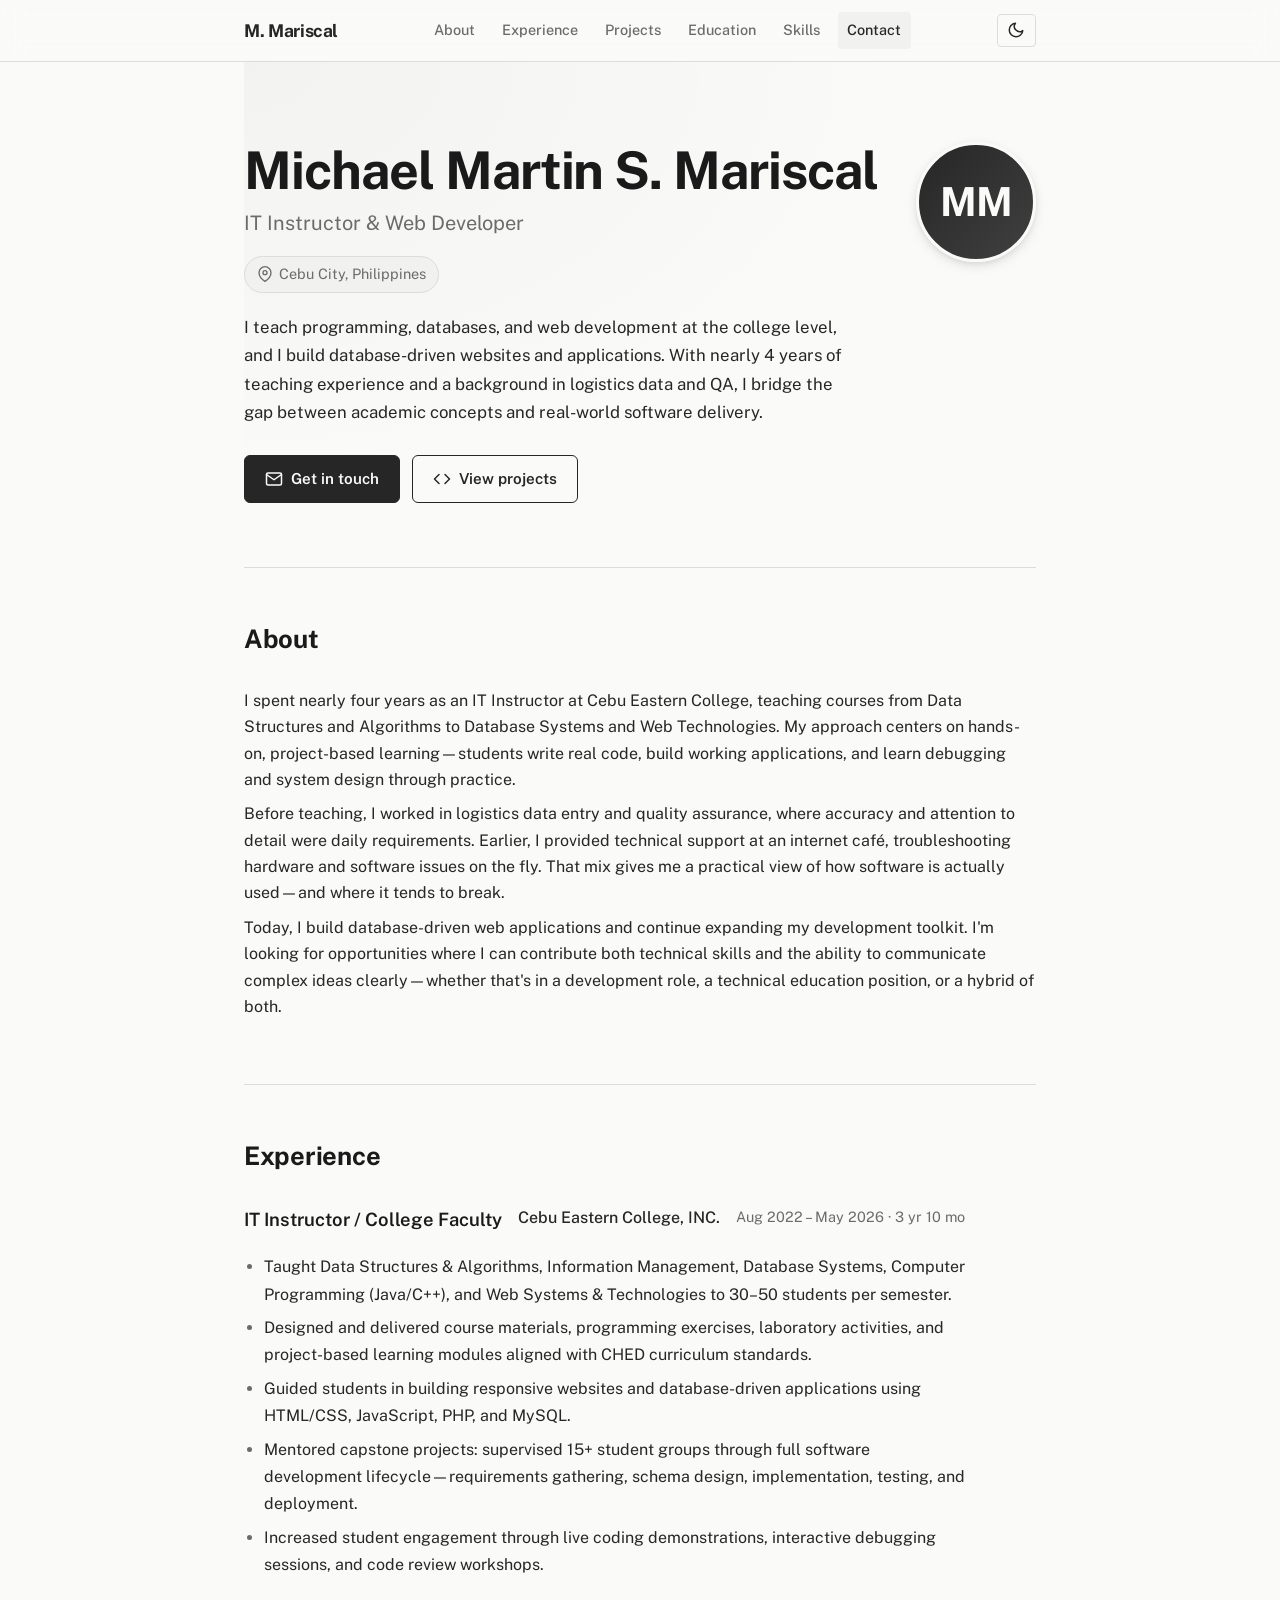
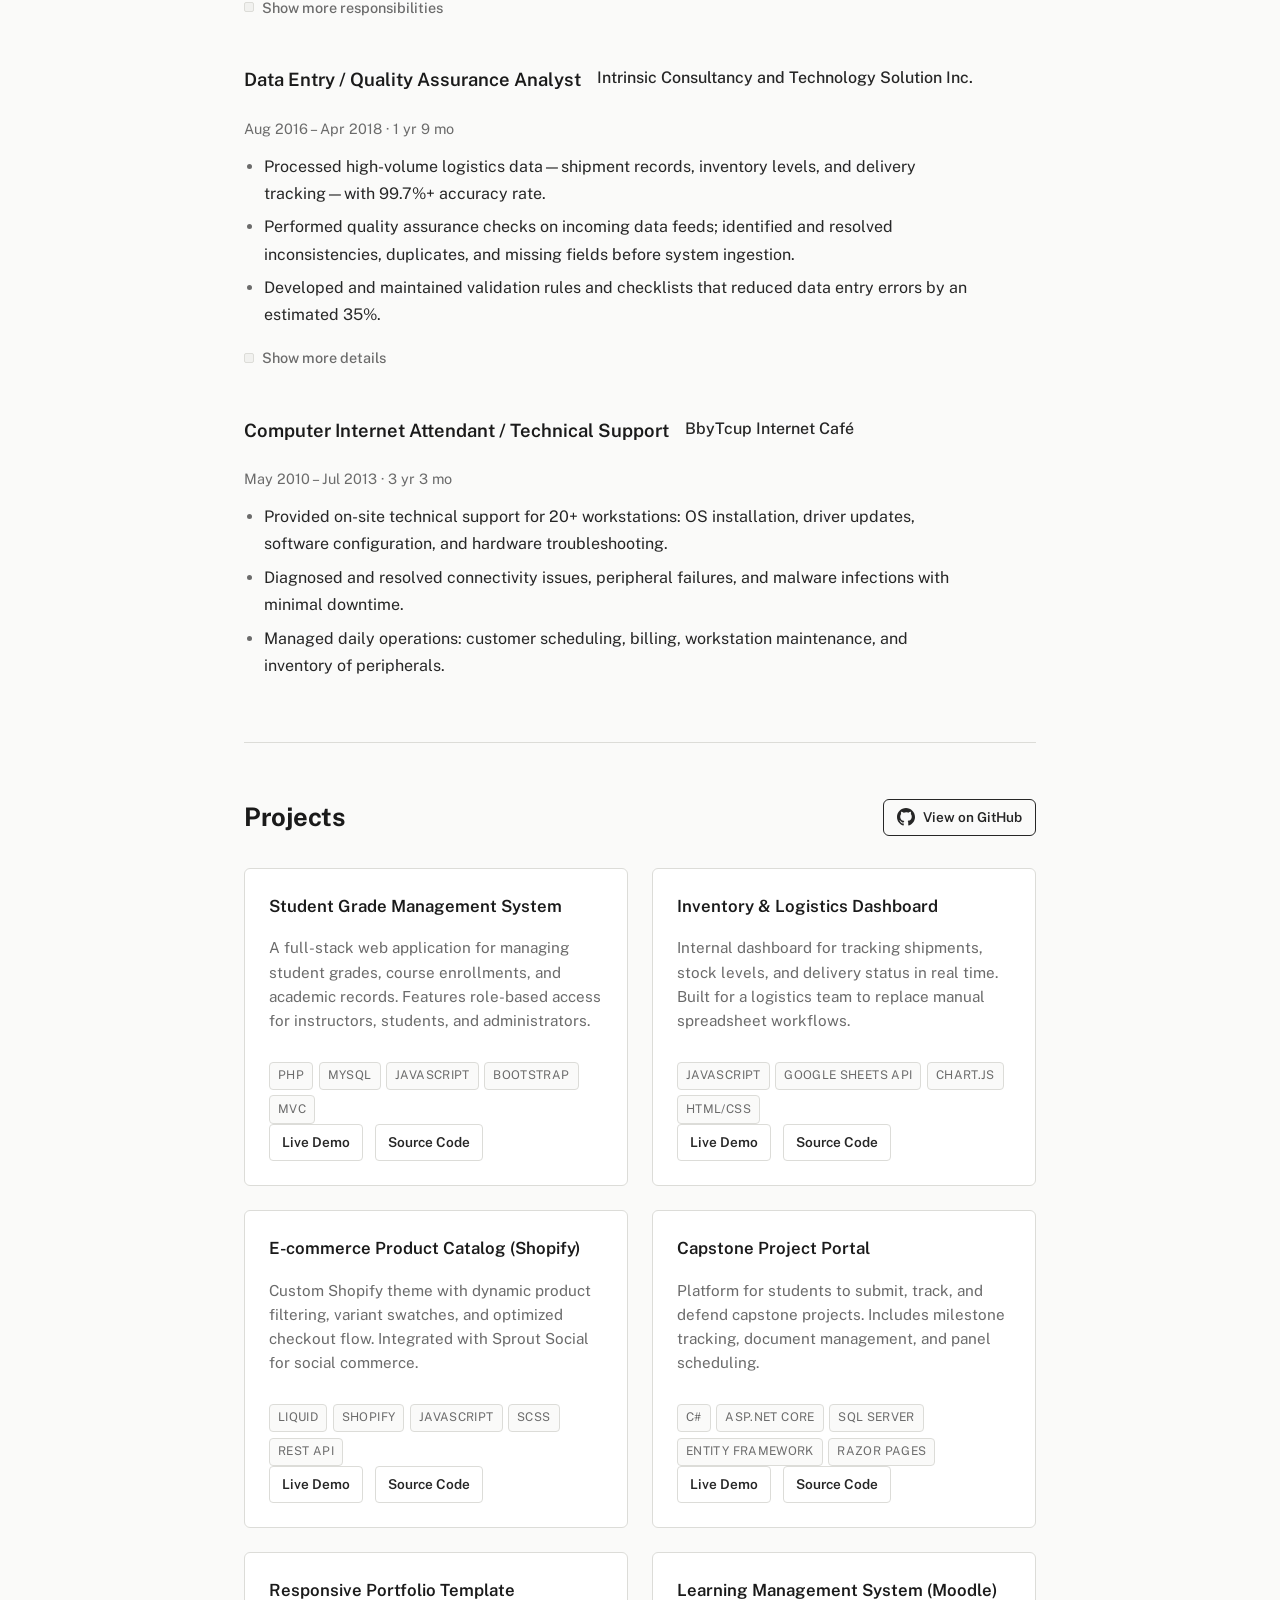
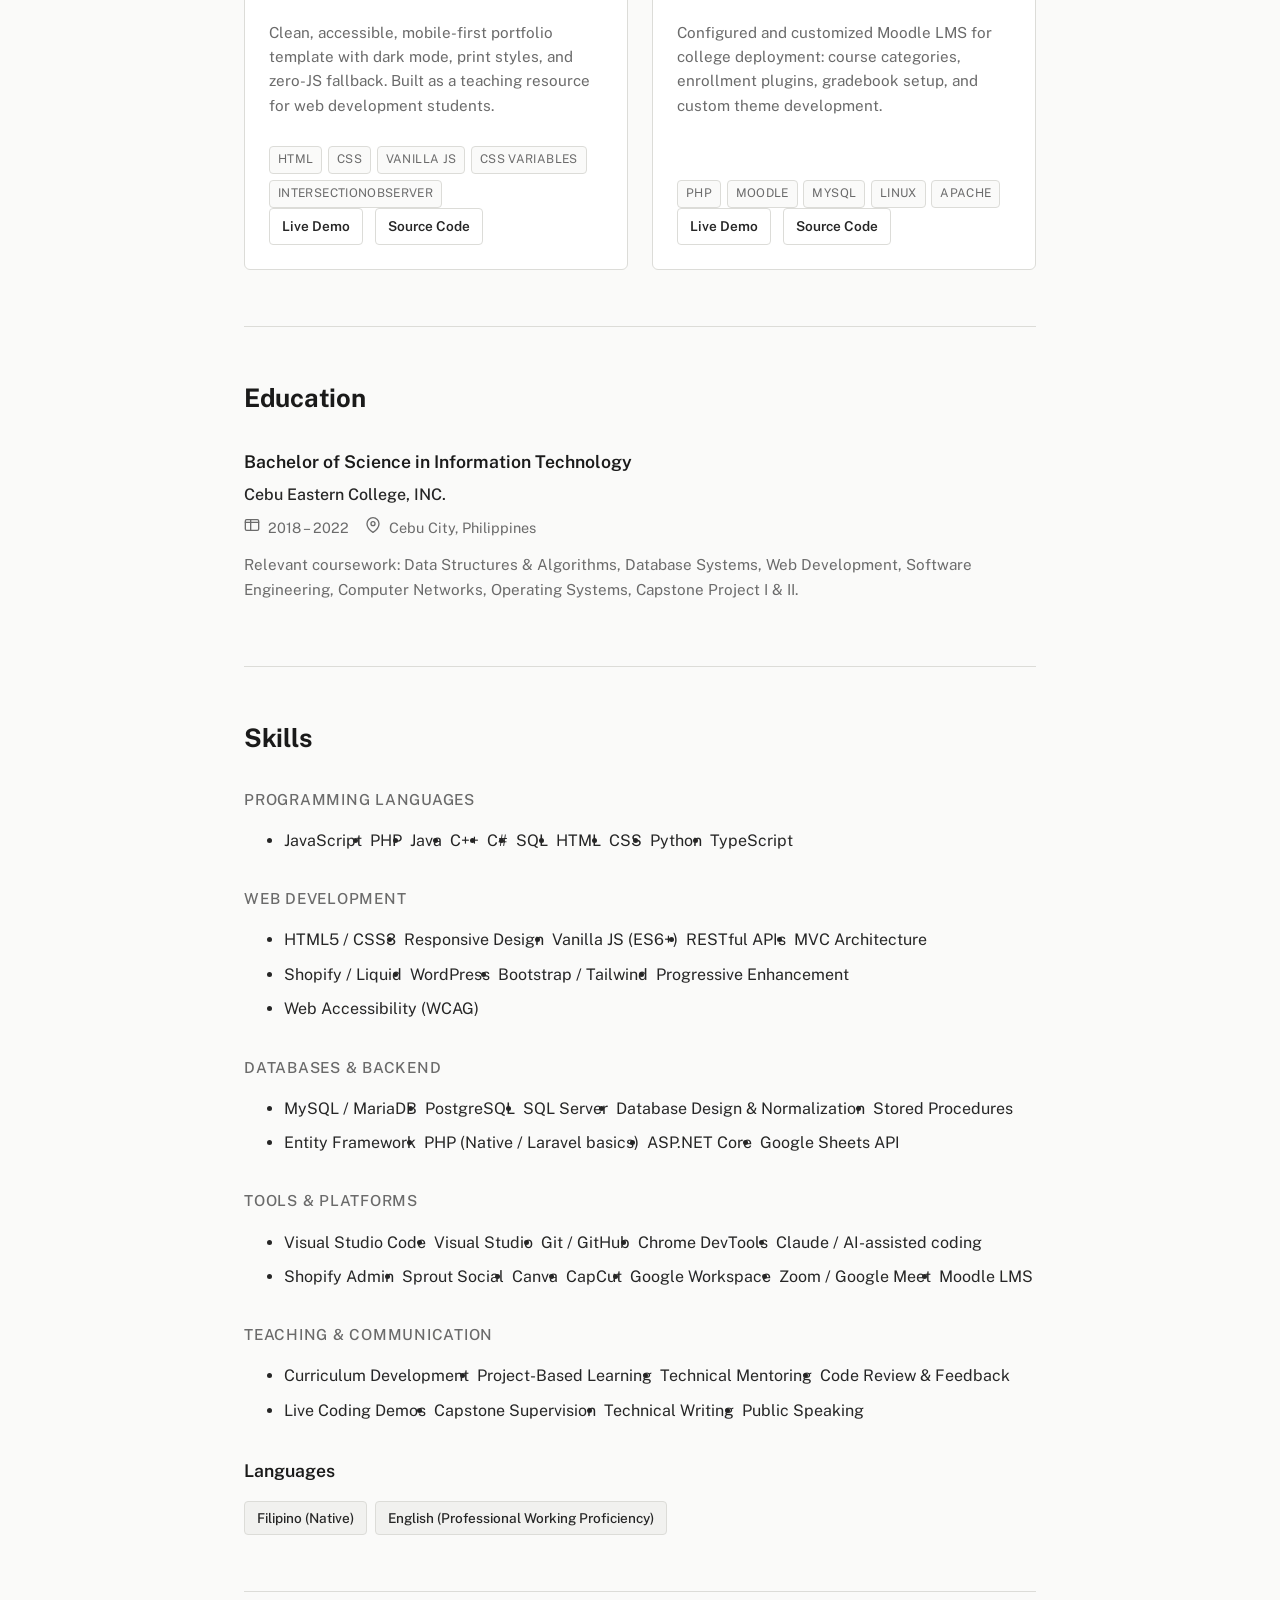
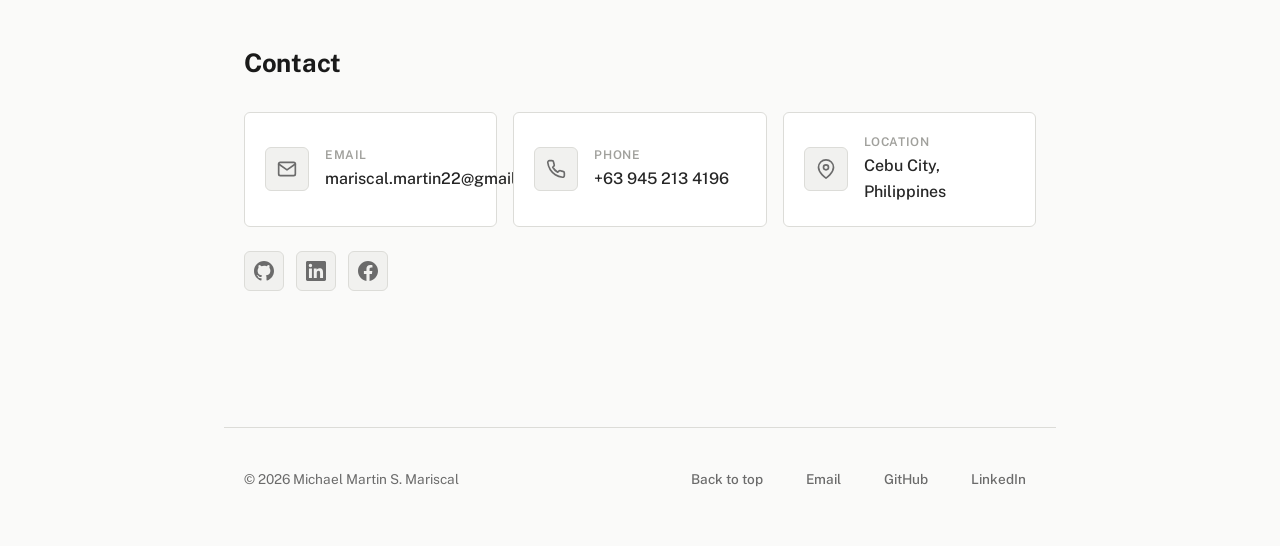
==== Michael Mariscal - Resume Portfolio.html @ bcd8c04d "Initial portfolio upload" ====
<!DOCTYPE html>
<html lang="en">
<head>
<meta charset="utf-8">
<meta name="viewport" content="width=device-width, initial-scale=1, viewport-fit=cover">
<meta name="description" content="Michael Martin S. Mariscal — IT Instructor & Web Developer. Building database-driven web applications and teaching programming, databases, and web development in Cebu City, Philippines.">
<meta name="theme-color" content="#262626">
<meta property="og:title" content="Michael Martin S. Mariscal — IT Instructor & Web Developer">
<meta property="og:description" content="Building database-driven web applications and teaching programming, databases, and web development.">
<meta property="og:type" content="website">
<meta property="og:image" content="https://via.placeholder.com/1200x630/262626/e8e8e6?text=Michael+Mariscal+Portfolio">
<title>Michael Martin S. Mariscal — IT Instructor & Web Developer</title>
<link rel="preconnect" href="https://fonts.googleapis.com">
<link rel="preconnect" href="https://fonts.gstatic.com" crossorigin>
<link rel="stylesheet" href="https://fonts.googleapis.com/css2?family=Public+Sans:wght@400;500;600;700&display=swap">
<link rel="stylesheet" href="styles.css">
</head>
<body>
<header class="top" role="banner">
  <div class="bar">
    <a class="brand" href="#top" aria-label="Home">M. Mariscal</a>
    <nav aria-label="Main navigation">
      <a href="#about">About</a>
      <a href="#experience">Experience</a>
      <a href="#projects">Projects</a>
      <a href="#education">Education</a>
      <a href="#skills">Skills</a>
      <a href="#contact">Contact</a>
    </nav>
    <button class="theme-toggle" id="themeToggle" aria-label="Toggle dark mode" type="button">
      <svg class="icon-sun" width="18" height="18" viewBox="0 0 24 24" fill="none" stroke="currentColor" stroke-width="2" stroke-linecap="round" stroke-linejoin="round" aria-hidden="true"><circle cx="12" cy="12" r="5"/><line x1="12" y1="1" x2="12" y2="3"/><line x1="12" y1="21" x2="12" y2="23"/><line x1="4.22" y1="4.22" x2="5.64" y2="5.64"/><line x1="18.36" y1="18.36" x2="19.78" y2="19.78"/><line x1="1" y1="12" x2="3" y2="12"/><line x1="21" y1="12" x2="23" y2="12"/><line x1="4.22" y1="19.78" x2="5.64" y2="18.36"/><line x1="18.36" y1="5.64" x2="19.78" y2="4.22"/></svg>
      <svg class="icon-moon" width="18" height="18" viewBox="0 0 24 24" fill="none" stroke="currentColor" stroke-width="2" stroke-linecap="round" stroke-linejoin="round" aria-hidden="true"><path d="M21 12.79A9 9 0 1 1 11.21 3 7 7 0 0 0 21 12.79z"/></svg>
    </button>
  </div>
</header>

<main id="top" role="main">
  <div class="hero">
    <div class="hero-inner">
      <div class="hero-content">
        <h1>Michael Martin S. Mariscal</h1>
        <p class="role">IT Instructor & Web Developer</p>
        <span class="location-badge" aria-label="Location">
          <svg viewBox="0 0 24 24" fill="none" stroke="currentColor" stroke-width="2" stroke-linecap="round" stroke-linejoin="round" aria-hidden="true"><path d="M21 10c0 7-9 13-9 13s-9-6-9-13a9 9 0 0 1 18 0z"/><circle cx="12" cy="10" r="3"/></svg>
          Cebu City, Philippines
        </span>
        <p class="lead">I teach programming, databases, and web development at the college level, and I build database-driven websites and applications. With nearly 4 years of teaching experience and a background in logistics data and QA, I bridge the gap between academic concepts and real-world software delivery.</p>
        <div class="btns">
          <a class="btn fill" href="#contact">
            <svg viewBox="0 0 24 24" fill="none" stroke="currentColor" stroke-width="2" stroke-linecap="round" stroke-linejoin="round" aria-hidden="true"><path d="M4 4h16c1.1 0 2 .9 2 2v12c0 1.1-.9 2-2 2H4c-1.1 0-2-.9-2-2V6c0-1.1.9-2 2-2z"/><polyline points="22,6 12,13 2,6"/></svg>
            Get in touch
          </a>
          <a class="btn ghost" href="#projects">
            <svg viewBox="0 0 24 24" fill="none" stroke="currentColor" stroke-width="2" stroke-linecap="round" stroke-linejoin="round" aria-hidden="true"><polyline points="16 18 22 12 16 6"/><polyline points="8 18 2 12 8 6"/></svg>
            View projects
          </a>
        </div>
      </div>
      <div class="hero-avatar" aria-hidden="true">MM</div>
    </div>
  </div>

  <section id="about" aria-labelledby="about-heading">
    <div class="section-header">
      <h2 id="about-heading">About</h2>
    </div>
    <p>I spent nearly four years as an IT Instructor at Cebu Eastern College, teaching courses from Data Structures and Algorithms to Database Systems and Web Technologies. My approach centers on hands-on, project-based learning—students write real code, build working applications, and learn debugging and system design through practice.</p>
    <p>Before teaching, I worked in logistics data entry and quality assurance, where accuracy and attention to detail were daily requirements. Earlier, I provided technical support at an internet café, troubleshooting hardware and software issues on the fly. That mix gives me a practical view of how software is actually used—and where it tends to break.</p>
    <p>Today, I build database-driven web applications and continue expanding my development toolkit. I'm looking for opportunities where I can contribute both technical skills and the ability to communicate complex ideas clearly—whether that's in a development role, a technical education position, or a hybrid of both.</p>
  </section>

  <section id="experience" aria-labelledby="experience-heading">
    <div class="section-header">
      <h2 id="experience-heading">Experience</h2>
    </div>

    <article class="job">
      <header class="job-header">
        <h3 class="job-title">IT Instructor / College Faculty</h3>
        <span class="job-company">Cebu Eastern College, INC.</span>
        <span class="job-period">Aug 2022 – May 2026 · 3 yr 10 mo</span>
      </header>
      <ul>
        <li>Taught Data Structures & Algorithms, Information Management, Database Systems, Computer Programming (Java/C++), and Web Systems & Technologies to 30–50 students per semester.</li>
        <li>Designed and delivered course materials, programming exercises, laboratory activities, and project-based learning modules aligned with CHED curriculum standards.</li>
        <li>Guided students in building responsive websites and database-driven applications using HTML/CSS, JavaScript, PHP, and MySQL.</li>
        <li>Mentored capstone projects: supervised 15+ student groups through full software development lifecycle—requirements gathering, schema design, implementation, testing, and deployment.</li>
        <li>Increased student engagement through live coding demonstrations, interactive debugging sessions, and code review workshops.</li>
      </ul>
      <details>
        <summary>Show more responsibilities</summary>
        <ul>
          <li>Evaluated student projects and provided technical feedback to improve code quality, usability, and security practices.</li>
          <li>Introduced version control (Git/GitHub) and modern development workflows into the curriculum.</li>
          <li>Assisted students in developing web applications, inventory systems, and database management systems for local businesses.</li>
          <li>Promoted industry-relevant practices: responsive design, RESTful API concepts, SQL injection prevention, and clean code principles.</li>
          <li>Served as technical adviser for student-led technology organizations and coding competitions.</li>
        </ul>
      </details>
    </article>

    <article class="job">
      <header class="job-header">
        <h3 class="job-title">Data Entry / Quality Assurance Analyst</h3>
        <span class="job-company">Intrinsic Consultancy and Technology Solution Inc.</span>
        <span class="job-period">Aug 2016 – Apr 2018 · 1 yr 9 mo</span>
      </header>
      <ul>
        <li>Processed high-volume logistics data—shipment records, inventory levels, and delivery tracking—with 99.7%+ accuracy rate.</li>
        <li>Performed quality assurance checks on incoming data feeds; identified and resolved inconsistencies, duplicates, and missing fields before system ingestion.</li>
        <li>Developed and maintained validation rules and checklists that reduced data entry errors by an estimated 35%.</li>
      </ul>
      <details>
        <summary>Show more details</summary>
        <ul>
          <li>Maintained accurate documentation of shipping, delivery, and inventory records for audit compliance.</li>
          <li>Coordinated daily with warehouse and operations teams to resolve data discrepancies in real time.</li>
          <li>Generated weekly and monthly performance reports using Excel/Google Sheets (pivot tables, VLOOKUP, conditional formatting) to support logistics planning.</li>
          <li>Ensured timely processing of time-sensitive logistics data to meet strict operational deadlines.</li>
          <li>Maintained confidentiality and data integrity when handling sensitive business and client information.</li>
        </ul>
      </details>
    </article>

    <article class="job">
      <header class="job-header">
        <h3 class="job-title">Computer Internet Attendant / Technical Support</h3>
        <span class="job-company">BbyTcup Internet Café</span>
        <span class="job-period">May 2010 – Jul 2013 · 3 yr 3 mo</span>
      </header>
      <ul>
        <li>Provided on-site technical support for 20+ workstations: OS installation, driver updates, software configuration, and hardware troubleshooting.</li>
        <li>Diagnosed and resolved connectivity issues, peripheral failures, and malware infections with minimal downtime.</li>
        <li>Managed daily operations: customer scheduling, billing, workstation maintenance, and inventory of peripherals.</li>
      </ul>
    </article>
  </section>

  <section id="projects" aria-labelledby="projects-heading">
    <div class="section-header">
      <h2 id="projects-heading">Projects</h2>
      <a class="btn ghost" href="https://github.com/yourusername" target="_blank" rel="noopener" style="font-size:.85rem;padding:.4rem .8rem">
        <svg viewBox="0 0 24 24" fill="currentColor" aria-hidden="true"><path d="M12 0C5.374 0 0 5.373 0 12c0 5.302 3.438 9.8 8.207 11.387.599.111.793-.261.793-.577v-2.234c-3.338.726-4.033-1.416-4.033-1.416-.546-1.387-1.333-1.756-1.333-1.756-1.089-.745.083-.729.083-.729 1.205.084 1.839 1.237 1.839 1.237 1.07 1.834 2.807 1.304 3.492.997.107-.775.418-1.305.762-1.604-2.665-.305-5.467-1.334-5.467-5.931 0-1.311.469-2.381 1.236-3.221-.124-.303-.535-1.524.117-3.176 0 0 1.008-.322 3.301 1.23A11.509 11.509 0 0112 5.803c1.02.005 2.047.138 3.006.404 2.291-1.552 3.297-1.23 3.297-1.23.653 1.653.242 2.874.118 3.176.77.84 1.235 1.911 1.235 3.221 0 4.609-2.807 5.624-5.479 5.921.43.372.823 1.102.823 2.222v3.293c0 .319.192.694.801.576C20.566 21.797 24 17.3 24 12c0-6.627-5.373-12-12-12z"/></svg>
        View on GitHub
      </a>
    </div>

    <div class="projects-grid">
      <article class="project-card">
        <h3>Student Grade Management System</h3>
        <p>A full-stack web application for managing student grades, course enrollments, and academic records. Features role-based access for instructors, students, and administrators.</p>
        <div class="project-tech">
          <span>PHP</span><span>MySQL</span><span>JavaScript</span><span>Bootstrap</span><span>MVC</span>
        </div>
        <div class="project-links">
          <a class="project-link" href="#" target="_blank" rel="noopener">Live Demo</a>
          <a class="project-link" href="#" target="_blank" rel="noopener">Source Code</a>
        </div>
      </article>

      <article class="project-card">
        <h3>Inventory & Logistics Dashboard</h3>
        <p>Internal dashboard for tracking shipments, stock levels, and delivery status in real time. Built for a logistics team to replace manual spreadsheet workflows.</p>
        <div class="project-tech">
          <span>JavaScript</span><span>Google Sheets API</span><span>Chart.js</span><span>HTML/CSS</span>
        </div>
        <div class="project-links">
          <a class="project-link" href="#" target="_blank" rel="noopener">Live Demo</a>
          <a class="project-link" href="#" target="_blank" rel="noopener">Source Code</a>
        </div>
      </article>

      <article class="project-card">
        <h3>E-commerce Product Catalog (Shopify)</h3>
        <p>Custom Shopify theme with dynamic product filtering, variant swatches, and optimized checkout flow. Integrated with Sprout Social for social commerce.</p>
        <div class="project-tech">
          <span>Liquid</span><span>Shopify</span><span>JavaScript</span><span>SCSS</span><span>REST API</span>
        </div>
        <div class="project-links">
          <a class="project-link" href="#" target="_blank" rel="noopener">Live Demo</a>
          <a class="project-link" href="#" target="_blank" rel="noopener">Source Code</a>
        </div>
      </article>

      <article class="project-card">
        <h3>Capstone Project Portal</h3>
        <p>Platform for students to submit, track, and defend capstone projects. Includes milestone tracking, document management, and panel scheduling.</p>
        <div class="project-tech">
          <span>C#</span><span>ASP.NET Core</span><span>SQL Server</span><span>Entity Framework</span><span>Razor Pages</span>
        </div>
        <div class="project-links">
          <a class="project-link" href="#" target="_blank" rel="noopener">Live Demo</a>
          <a class="project-link" href="#" target="_blank" rel="noopener">Source Code</a>
        </div>
      </article>

      <article class="project-card">
        <h3>Responsive Portfolio Template</h3>
        <p>Clean, accessible, mobile-first portfolio template with dark mode, print styles, and zero-JS fallback. Built as a teaching resource for web development students.</p>
        <div class="project-tech">
          <span>HTML</span><span>CSS</span><span>Vanilla JS</span><span>CSS Variables</span><span>IntersectionObserver</span>
        </div>
        <div class="project-links">
          <a class="project-link" href="#" target="_blank" rel="noopener">Live Demo</a>
          <a class="project-link" href="#" target="_blank" rel="noopener">Source Code</a>
        </div>
      </article>

      <article class="project-card">
        <h3>Learning Management System (Moodle)</h3>
        <p>Configured and customized Moodle LMS for college deployment: course categories, enrollment plugins, gradebook setup, and custom theme development.</p>
        <div class="project-tech">
          <span>PHP</span><span>Moodle</span><span>MySQL</span><span>Linux</span><span>Apache</span>
        </div>
        <div class="project-links">
          <a class="project-link" href="#" target="_blank" rel="noopener">Live Demo</a>
          <a class="project-link" href="#" target="_blank" rel="noopener">Source Code</a>
        </div>
      </article>
    </div>
  </section>

  <section id="education" aria-labelledby="education-heading">
    <div class="section-header">
      <h2 id="education-heading">Education</h2>
    </div>
    <div class="education-item">
      <h3 class="education-degree">Bachelor of Science in Information Technology</h3>
      <p class="education-school">Cebu Eastern College, INC.</p>
      <p class="education-details">
        <span><svg viewBox="0 0 24 24" fill="none" stroke="currentColor" stroke-width="2" stroke-linecap="round" stroke-linejoin="round" aria-hidden="true"><rect x="2" y="4" width="20" height="16" rx="2"/><path d="M10 4v16"/><path d="M2 8h20"/></svg> 2018 – 2022</span>
        <span><svg viewBox="0 0 24 24" fill="none" stroke="currentColor" stroke-width="2" stroke-linecap="round" stroke-linejoin="round" aria-hidden="true"><path d="M21 10c0 7-9 13-9 13s-9-6-9-13a9 9 0 0 1 18 0z"/><circle cx="12" cy="10" r="3"/></svg> Cebu City, Philippines</span>
      </p>
      <p style="margin-top:.75rem;color:var(--muted);font-size:.95rem">Relevant coursework: Data Structures & Algorithms, Database Systems, Web Development, Software Engineering, Computer Networks, Operating Systems, Capstone Project I & II.</p>
    </div>
  </section>

  <section id="skills" aria-labelledby="skills-heading">
    <div class="section-header">
      <h2 id="skills-heading">Skills</h2>
    </div>

    <div class="group skill-category">
      <h4>Programming Languages</h4>
      <ul class="skill-tags">
        <li class="primary">JavaScript</li>
        <li class="primary">PHP</li>
        <li>Java</li>
        <li>C++</li>
        <li>C#</li>
        <li>SQL</li>
        <li>HTML</li>
        <li>CSS</li>
        <li>Python</li>
        <li>TypeScript</li>
      </ul>
    </div>

    <div class="group skill-category">
      <h4>Web Development</h4>
      <ul class="skill-tags">
        <li class="primary">HTML5 / CSS3</li>
        <li class="primary">Responsive Design</li>
        <li>Vanilla JS (ES6+)</li>
        <li>RESTful APIs</li>
        <li>MVC Architecture</li>
        <li>Shopify / Liquid</li>
        <li>WordPress</li>
        <li>Bootstrap / Tailwind</li>
        <li>Progressive Enhancement</li>
        <li>Web Accessibility (WCAG)</li>
      </ul>
    </div>

    <div class="group skill-category">
      <h4>Databases & Backend</h4>
      <ul class="skill-tags">
        <li class="primary">MySQL / MariaDB</li>
        <li>PostgreSQL</li>
        <li>SQL Server</li>
        <li>Database Design & Normalization</li>
        <li>Stored Procedures</li>
        <li>Entity Framework</li>
        <li>PHP (Native / Laravel basics)</li>
        <li>ASP.NET Core</li>
        <li>Google Sheets API</li>
      </ul>
    </div>

    <div class="group skill-category">
      <h4>Tools & Platforms</h4>
      <ul class="skill-tags">
        <li>Visual Studio Code</li>
        <li>Visual Studio</li>
        <li>Git / GitHub</li>
        <li>Chrome DevTools</li>
        <li>Claude / AI-assisted coding</li>
        <li>Shopify Admin</li>
        <li>Sprout Social</li>
        <li>Canva</li>
        <li>CapCut</li>
        <li>Google Workspace</li>
        <li>Zoom / Google Meet</li>
        <li>Moodle LMS</li>
      </ul>
    </div>

    <div class="group skill-category">
      <h4>Teaching & Communication</h4>
      <ul class="skill-tags">
        <li class="primary">Curriculum Development</li>
        <li class="primary">Project-Based Learning</li>
        <li>Technical Mentoring</li>
        <li>Code Review & Feedback</li>
        <li>Live Coding Demos</li>
        <li>Capstone Supervision</li>
        <li>Technical Writing</li>
        <li>Public Speaking</li>
      </ul>
    </div>

    <div class="group">
      <h3>Languages</h3>
      <ul class="tags">
        <li>Filipino (Native)</li>
        <li>English (Professional Working Proficiency)</li>
      </ul>
    </div>
  </section>

  <section id="contact" aria-labelledby="contact-heading">
    <div class="section-header">
      <h2 id="contact-heading">Contact</h2>
    </div>
    <div class="contact-grid">
      <a class="contact-card" href="mailto:mariscal.martin22@gmail.com" target="_blank" rel="noopener">
        <div class="contact-icon" aria-hidden="true">
          <svg viewBox="0 0 24 24" fill="none" stroke="currentColor" stroke-width="2" stroke-linecap="round" stroke-linejoin="round"><path d="M4 4h16c1.1 0 2 .9 2 2v12c0 1.1-.9 2-2 2H4c-1.1 0-2-.9-2-2V6c0-1.1.9-2 2-2z"/><polyline points="22,6 12,13 2,6"/></svg>
        </div>
        <div class="contact-info">
          <span class="contact-label">Email</span>
          <span class="contact-value">mariscal.martin22@gmail.com</span>
        </div>
      </a>
      <a class="contact-card" href="tel:+639452134196" target="_blank" rel="noopener">
        <div class="contact-icon" aria-hidden="true">
          <svg viewBox="0 0 24 24" fill="none" stroke="currentColor" stroke-width="2" stroke-linecap="round" stroke-linejoin="round"><path d="M22 16.92v3a2 2 0 0 1-2.18 2 19.79 19.79 0 0 1-8.63-3.07 19.5 19.5 0 0 1-6-6 19.79 19.79 0 0 1-3.07-8.67A2 2 0 0 1 4.11 2h3a2 2 0 0 1 2 1.72 12.84 12.84 0 0 0 .7 2.81 2 2 0 0 1-.45 2.11L8.09 9.91a16 16 0 0 0 6 6l1.27-1.27a2 2 0 0 1 2.11-.45 12.84 12.84 0 0 0 2.81.7A2 2 0 0 1 22 16.92z"/></svg>
        </div>
        <div class="contact-info">
          <span class="contact-label">Phone</span>
          <span class="contact-value">+63 945 213 4196</span>
        </div>
      </a>
      <a class="contact-card" href="https://maps.app.goo.gl/" target="_blank" rel="noopener">
        <div class="contact-icon" aria-hidden="true">
          <svg viewBox="0 0 24 24" fill="none" stroke="currentColor" stroke-width="2" stroke-linecap="round" stroke-linejoin="round"><path d="M21 10c0 7-9 13-9 13s-9-6-9-13a9 9 0 0 1 18 0z"/><circle cx="12" cy="10" r="3"/></svg>
        </div>
        <div class="contact-info">
          <span class="contact-label">Location</span>
          <span class="contact-value">Cebu City, Philippines</span>
        </div>
      </a>
    </div>
    <div class="social-links" role="list" aria-label="Professional profiles">
      <a class="social-link" href="https://github.com/yourusername" target="_blank" rel="noopener" aria-label="GitHub">
        <svg viewBox="0 0 24 24" fill="currentColor" aria-hidden="true"><path d="M12 0C5.374 0 0 5.373 0 12c0 5.302 3.438 9.8 8.207 11.387.599.111.793-.261.793-.577v-2.234c-3.338.726-4.033-1.416-4.033-1.416-.546-1.387-1.333-1.756-1.333-1.756-1.089-.745.083-.729.083-.729 1.205.084 1.839 1.237 1.839 1.237 1.07 1.834 2.807 1.304 3.492.997.107-.775.418-1.305.762-1.604-2.665-.305-5.467-1.334-5.467-5.931 0-1.311.469-2.381 1.236-3.221-.124-.303-.535-1.524.117-3.176 0 0 1.008-.322 3.301 1.23A11.509 11.509 0 0112 5.803c1.02.005 2.047.138 3.006.404 2.291-1.552 3.297-1.23 3.297-1.23.653 1.653.242 2.874.118 3.176.77.84 1.235 1.911 1.235 3.221 0 4.609-2.807 5.624-5.479 5.921.43.372.823 1.102.823 2.222v3.293c0 .319.192.694.801.576C20.566 21.797 24 17.3 24 12c0-6.627-5.373-12-12-12z"/></svg>
      </a>
      <a class="social-link" href="https://linkedin.com/in/yourusername" target="_blank" rel="noopener" aria-label="LinkedIn">
        <svg viewBox="0 0 24 24" fill="currentColor" aria-hidden="true"><path d="M20.447 20.452h-3.554v-5.569c0-1.328-.027-3.037-1.852-3.037-1.853 0-2.136 1.445-2.136 2.939v5.667H9.351V9h3.414v1.561h.046c.477-.9 1.637-1.85 3.37-1.85 3.601 0 4.267 2.37 4.267 5.455v6.286zM5.337 7.433a2.062 2.062 0 0 1-2.063-2.065 2.064 2.064 0 1 1 2.063 2.065zm1.782 13.019H3.555V9h3.564v11.452zM22.225 0H1.771C.792 0 0 .774 0 1.729v20.542C0 23.227.792 24 1.771 24h20.451C23.2 24 24 23.227 24 22.271V1.729C24 .774 23.2 0 22.222 0h.003z"/></svg>
      </a>
      <a class="social-link" href="https://facebook.com/yourusername" target="_blank" rel="noopener" aria-label="Facebook">
        <svg viewBox="0 0 24 24" fill="currentColor" aria-hidden="true"><path d="M24 12.073c0-6.627-5.373-12-12-12S0 5.446 0 12.073c0 5.99 4.388 10.954 10.125 11.854v-8.385H7.078v-3.47h3.047V9.43c0-3.007 1.792-4.669 4.533-4.669 1.312 0 2.686.235 2.686.235v2.953H15.83c-1.491 0-1.956.925-1.956 1.874v2.25h3.328l-.532 3.47h-2.796v8.385C19.612 23.027 24 18.062 24 12.073z"/></svg>
      </a>
    </div>
  </section>
</main>

<footer role="contentinfo">
  <p>&copy; <span id="year"></span> Michael Martin S. Mariscal</p>
  <nav class="footer-links" aria-label="Footer navigation">
    <a href="#top">Back to top</a>
    <a href="mailto:mariscal.martin22@gmail.com">Email</a>
    <a href="https://github.com/yourusername" target="_blank" rel="noopener">GitHub</a>
    <a href="https://linkedin.com/in/yourusername" target="_blank" rel="noopener">LinkedIn</a>
  </nav>
</footer>

<script src="scripts.js"></script>
</body>
</html>
---- styles.css ----
/* ========================================
   Michael Mariscal — Portfolio Styles
   ======================================== */

/* --- CSS Custom Properties (Design Tokens) --- */
:root{
  --bg:#fafaf9;
  --surface:#f1f1ef;
  --surface-elevated:#ffffff;
  --text:#262626;
  --text-strong:#1a1a1a;
  --muted:#6b6b6b;
  --muted-light:#a0a09c;
  --line:#dcdcd8;
  --focus:#262626;
  --accent:#262626;
  --accent-hover:#404040;
  --radius:6px;
  --radius-sm:4px;
  --shadow:0 1px 3px rgba(0,0,0,.08), 0 1px 2px rgba(0,0,0,.06);
  --shadow-md:0 4px 12px rgba(0,0,0,.1), 0 2px 4px rgba(0,0,0,.06);
  --transition:160ms ease;
  box-sizing:border-box;
  padding-top:env(safe-area-inset-top,0px);
  padding-bottom:env(safe-area-inset-bottom,0px)
}

/* Dark mode (system preference) */
@media (prefers-color-scheme:dark){
  :root:not([data-theme="light"]){
    --bg:#181817;
    --surface:#1f1f1e;
    --surface-elevated:#262625;
    --text:#e8e8e6;
    --text-strong:#fafaf9;
    --muted:#a0a09c;
    --muted-light:#787874;
    --line:#3a3a38;
    --focus:#e8e8e6;
    --accent:#e8e8e6;
    --accent-hover:#fafaf9;
    --shadow:0 1px 3px rgba(0,0,0,.3), 0 1px 2px rgba(0,0,0,.2);
    --shadow-md:0 4px 12px rgba(0,0,0,.4), 0 2px 4px rgba(0,0,0,.3)
  }
}

/* Dark mode (explicit toggle) */
:root[data-theme="light"]{
  --bg:#fafaf9;
  --surface:#f1f1ef;
  --surface-elevated:#ffffff;
  --text:#262626;
  --text-strong:#1a1a1a;
  --muted:#6b6b6b;
  --muted-light:#a0a09c;
  --line:#dcdcd8;
  --focus:#262626;
  --accent:#262626;
  --accent-hover:#404040;
  --shadow:0 1px 3px rgba(0,0,0,.08),0 1px 2px rgba(0,0,0,.06);
  --shadow-md:0 4px 12px rgba(0,0,0,.1),0 2px 4px rgba(0,0,0,.06)
}

/* --- Reset & Base --- */
html{
  scroll-behavior:smooth;
  scroll-padding-top:calc(env(safe-area-inset-top,0px) + 4.5rem)
}

*,*::before,*::after{
  box-sizing:border-box
}

body{
  margin:0;
  background:var(--bg);
  color:var(--text);
  font:400 1rem/1.65 "Public Sans",system-ui,-apple-system,"Segoe UI",Roboto,sans-serif;
  -webkit-font-smoothing:antialiased;
  -moz-osx-font-smoothing:grayscale
}

img{
  max-width:100%;
  height:auto;
  display:block
}

a{
  color:inherit;
  text-underline-offset:3px;
  transition:color var(--transition)
}

a:hover{
  color:var(--accent)
}

/* Focus visible for accessibility */
a:focus-visible,
button:focus-visible,
summary:focus-visible{
  outline:2px solid var(--focus);
  outline-offset:3px;
  border-radius:2px
}

.visually-hidden{
  position:absolute;
  width:1px;
  height:1px;
  padding:0;
  margin:-1px;
  overflow:hidden;
  clip:rect(0,0,0,0);
  white-space:nowrap;
  border:0
}

/* --- Header / Navigation --- */
header.top{
  position:sticky;
  top:env(safe-area-inset-top,0px);
  z-index:50;
  background:var(--bg);
  border-bottom:1px solid var(--line);
  backdrop-filter:saturate(180%) blur(12px);
  background:rgba(var(--bg-rgb),.9)
}

.bar{
  max-width:52rem;
  margin:0 auto;
  padding:.75rem 1.25rem;
  display:flex;
  gap:1rem;
  align-items:center;
  justify-content:space-between;
  flex-wrap:wrap
}

.brand{
  font-weight:700;
  text-decoration:none;
  font-size:1.1rem;
  letter-spacing:-.02em
}

nav{
  display:flex;
  gap:.5rem;
  flex-wrap:wrap
}

nav a{
  color:var(--muted);
  text-decoration:none;
  font-size:.9rem;
  font-weight:500;
  padding:.4rem .6rem;
  border-radius:var(--radius-sm);
  border-bottom:none;
  transition:color var(--transition),background var(--transition)
}

nav a:hover,
nav a.on{
  color:var(--text);
  background:var(--surface)
}

/* Theme toggle button */
.theme-toggle{
  background:none;
  border:1px solid var(--line);
  color:var(--text);
  padding:.4rem .6rem;
  border-radius:var(--radius-sm);
  cursor:pointer;
  font-size:.9rem;
  display:flex;
  align-items:center;
  gap:.4rem;
  transition:background var(--transition),border-color var(--transition)
}

.theme-toggle:hover{
  background:var(--surface);
  border-color:var(--muted)
}

.theme-toggle svg{
  width:18px;
  height:18px;
  flex-shrink:0
}

.theme-toggle .icon-sun{
  display:none
}

:root[data-theme="dark"] .theme-toggle .icon-sun{
  display:block
}

:root[data-theme="dark"] .theme-toggle .icon-moon{
  display:none
}

/* --- Main Layout --- */
main{
  max-width:52rem;
  margin:0 auto;
  padding:0 1.25rem 5rem
}

/* --- Hero Section --- */
.hero{
  padding:5rem 0 4rem;
  border-bottom:1px solid var(--line);
  position:relative
}

.hero::before{
  content:"";
  position:absolute;
  inset:0;
  background:radial-gradient(ellipse at 0% 0%,rgba(0,0,0,.03) 0%,transparent 60%);
  pointer-events:none
}

@media (prefers-color-scheme:dark){
  .hero::before{
    background:radial-gradient(ellipse at 0% 0%,rgba(255,255,255,.03) 0%,transparent 60%)
  }
}

.hero-inner{
  position:relative;
  display:flex;
  gap:2rem;
  align-items:flex-start;
  flex-wrap:wrap
}

.hero-content{
  flex:1;
  min-width:0
}

.hero-avatar{
  flex-shrink:0;
  width:120px;
  height:120px;
  border-radius:50%;
  background:linear-gradient(135deg,var(--accent),var(--accent-hover));
  display:flex;
  align-items:center;
  justify-content:center;
  color:var(--bg);
  font-weight:700;
  font-size:2.5rem;
  letter-spacing:-.02em;
  box-shadow:var(--shadow-md);
  border:3px solid var(--bg)
}

h1{
  font-size:clamp(2.25rem,6vw,3.25rem);
  line-height:1.1;
  margin:0 0 .5rem;
  font-weight:700;
  letter-spacing:-.02em;
  color:var(--text-strong)
}

.role{
  font-size:clamp(1.1rem,2.5vw,1.25rem);
  color:var(--muted);
  margin:0 0 1rem;
  font-weight:400
}

.location-badge{
  display:inline-flex;
  align-items:center;
  gap:.4rem;
  color:var(--muted);
  font-size:.9rem;
  margin-bottom:1.25rem;
  padding:.35rem .75rem;
  background:var(--surface);
  border:1px solid var(--line);
  border-radius:999px
}

.location-badge svg{
  width:16px;
  height:16px;
  flex-shrink:0
}

.hero p.lead{
  max-width:38rem;
  margin:0 0 1.75rem;
  font-size:1.05rem;
  line-height:1.7;
  color:var(--text)
}

/* Buttons */
.btns{
  display:flex;
  gap:.75rem;
  flex-wrap:wrap
}

.btn{
  display:inline-flex;
  align-items:center;
  gap:.5rem;
  padding:.65rem 1.25rem;
  border:1px solid var(--text);
  border-radius:var(--radius);
  text-decoration:none;
  font-weight:600;
  font-size:.95rem;
  transition:background var(--transition),color var(--transition),border-color var(--transition),transform var(--transition),box-shadow var(--transition)
}

.btn.fill{
  background:var(--text);
  color:var(--bg);
  border-color:var(--text)
}

.btn.fill:hover{
  background:var(--text-strong);
  border-color:var(--text-strong);
  transform:translateY(-1px);
  box-shadow:var(--shadow-md)
}

.btn.ghost{
  background:transparent;
  color:var(--text)
}

.btn.ghost:hover{
  background:var(--surface);
  transform:translateY(-1px);
  box-shadow:var(--shadow-md)
}

.btn:focus-visible{
  outline-offset:3px
}

.btn svg{
  width:18px;
  height:18px;
  flex-shrink:0
}

/* --- Sections --- */
section{
  padding:3.5rem 0;
  border-bottom:1px solid var(--line)
}

section:last-of-type{
  border-bottom:0
}

.section-header{
  display:flex;
  align-items:baseline;
  justify-content:space-between;
  gap:1rem;
  flex-wrap:wrap;
  margin-bottom:2rem
}

h2{
  font-size:1.6rem;
  line-height:1.25;
  margin:0;
  font-weight:700;
  letter-spacing:-.01em;
  color:var(--text-strong)
}

h3{
  font-size:1.1rem;
  margin:0 0 .35rem;
  font-weight:600;
  color:var(--text-strong)
}

h4{
  font-size:.95rem;
  margin:0 0 .25rem;
  font-weight:500;
  color:var(--muted);
  text-transform:uppercase;
  letter-spacing:.05em
}

p{
  margin:.5rem 0
}

/* Meta info (dates, locations, etc.) */
.meta{
  color:var(--muted);
  font-size:.9rem;
  margin:.15rem 0 .75rem;
  display:flex;
  gap:1rem;
  flex-wrap:wrap;
  align-items:center
}

.meta-item{
  display:flex;
  align-items:center;
  gap:.35rem
}

.meta-item svg{
  width:14px;
  height:14px;
  flex-shrink:0;
  opacity:.7
}

/* --- Experience / Jobs --- */
.job{
  margin-bottom:2.5rem
}

.job:last-child{
  margin-bottom:0
}

.job-header{
  display:flex;
  gap:1rem;
  flex-wrap:wrap;
  align-items:flex-start;
  margin-bottom:.75rem
}

.job-title{
  font-size:1.15rem;
  font-weight:600;
  color:var(--text-strong)
}

.job-company{
  color:var(--accent);
  font-weight:500
}

.job-period{
  color:var(--muted);
  font-size:.9rem;
  white-space:nowrap
}

.job ul{
  margin:.5rem 0 0;
  padding-left:1.25rem;
  line-height:1.7
}

.job li{
  margin-bottom:.4rem;
  max-width:44rem;
  position:relative
}

.job li::marker{
  color:var(--muted)
}

/* Collapsible details */
details{
  margin-top:.75rem
}

summary{
  cursor:pointer;
  color:var(--muted);
  font-size:.9rem;
  font-weight:500;
  padding:.35rem 0;
  list-style:none;
  display:flex;
  align-items:center;
  gap:.5rem;
  transition:color var(--transition)
}

summary::-webkit-details-marker{
  display:none
}

summary::before{
  content:"";
  width:10px;
  height:10px;
  border:1px solid var(--line);
  border-radius:2px;
  background:var(--surface);
  display:inline-block;
  flex-shrink:0;
  transition:transform var(--transition),border-color var(--transition),background var(--transition)
}

details[open] summary::before{
  transform:rotate(45deg);
  border-color:var(--accent);
  background:var(--accent)
}

summary:hover{
  color:var(--text)
}

details>ul{
  margin-top:.5rem;
  padding-left:1.25rem
}

details>ul li{
  font-size:.95rem;
  color:var(--muted)
}

/* --- Tags / Skills --- */
.tags{
  list-style:none;
  margin:0;
  padding:0;
  display:flex;
  flex-wrap:wrap;
  gap:.5rem
}

.tags li{
  background:var(--surface);
  border:1px solid var(--line);
  border-radius:var(--radius-sm);
  padding:.3rem .75rem;
  font-size:.85rem;
  font-weight:500;
  color:var(--text);
  transition:border-color var(--transition),background var(--transition),transform var(--transition)
}

.tags li:hover{
  border-color:var(--accent);
  transform:translateY(-1px);
  box-shadow:var(--shadow)
}

.tags li.primary{
  background:var(--accent);
  color:var(--bg);
  border-color:var(--accent)
}

.tags li.primary:hover{
  background:var(--accent-hover);
  border-color:var(--accent-hover);
  color:var(--bg)
}

.group+.group{
  margin-top:2rem
}

.group h3{
  margin-bottom:1rem
}

.group p{
  color:var(--muted);
  margin-bottom:1rem
}

/* Skill categories */
.skill-category{
  margin-bottom:1.5rem
}

.skill-category:last-child{
  margin-bottom:0
}

.skill-category h4{
  margin-bottom:.6rem
}

.skill-tags{
  display:flex;
  flex-wrap:wrap;
  gap:.5rem
}

/* --- Projects Grid --- */
.projects-grid{
  display:grid;
  grid-template-columns:repeat(auto-fill,minmax(280px,1fr));
  gap:1.5rem
}

.project-card{
  background:var(--surface-elevated);
  border:1px solid var(--line);
  border-radius:var(--radius);
  padding:1.5rem;
  transition:border-color var(--transition),box-shadow var(--transition),transform var(--transition);
  display:flex;
  flex-direction:column
}

.project-card:hover{
  border-color:var(--muted);
  box-shadow:var(--shadow-md);
  transform:translateY(-2px)
}

.project-card h3{
  font-size:1.05rem;
  margin-bottom:.5rem
}

.project-card p{
  color:var(--muted);
  font-size:.95rem;
  line-height:1.6;
  flex:1;
  margin-bottom:1rem
}

.project-links{
  display:flex;
  gap:.75rem;
  flex-wrap:wrap;
  margin-top:auto
}

.project-link{
  font-size:.85rem;
  font-weight:600;
  text-decoration:none;
  padding:.4rem .75rem;
  border:1px solid var(--line);
  border-radius:var(--radius-sm);
  transition:background var(--transition),border-color var(--transition),color var(--transition)
}

.project-link:hover{
  background:var(--surface);
  border-color:var(--accent);
  color:var(--accent)
}

.project-tech{
  display:flex;
  flex-wrap:wrap;
  gap:.35rem;
  margin-top:.75rem
}

.project-tech span{
  font-size:.75rem;
  background:var(--bg);
  border:1px solid var(--line);
  border-radius:var(--radius-sm);
  padding:.2rem .5rem;
  color:var(--muted);
  text-transform:uppercase;
  letter-spacing:.03em
}

/* --- Education --- */
.education-item{
  margin-bottom:1.5rem
}

.education-item:last-child{
  margin-bottom:0
}

.education-degree{
  font-weight:600;
  color:var(--text-strong)
}

.education-school{
  color:var(--accent);
  font-weight:500;
  margin-top:.15rem
}

.education-details{
  color:var(--muted);
  font-size:.9rem;
  margin-top:.25rem;
  display:flex;
  gap:1rem;
  flex-wrap:wrap
}

.education-details svg{
  width:16px;
  height:16px;
  flex-shrink:0;
  margin-right:.25rem
}

/* --- Contact --- */
.contact-grid{
  display:grid;
  grid-template-columns:repeat(auto-fit,minmax(220px,1fr));
  gap:1rem
}

.contact-card{
  background:var(--surface-elevated);
  border:1px solid var(--line);
  border-radius:var(--radius);
  padding:1.25rem;
  text-decoration:none;
  transition:border-color var(--transition),box-shadow var(--transition),transform var(--transition);
  display:flex;
  align-items:center;
  gap:1rem
}

.contact-card:hover{
  border-color:var(--muted);
  box-shadow:var(--shadow-md);
  transform:translateY(-2px);
  color:var(--text)
}

.contact-icon{
  width:44px;
  height:44px;
  border-radius:var(--radius);
  background:var(--surface);
  border:1px solid var(--line);
  display:flex;
  align-items:center;
  justify-content:center;
  flex-shrink:0;
  transition:background var(--transition),border-color var(--transition)
}

.contact-card:hover .contact-icon{
  background:var(--accent);
  border-color:var(--accent)
}

.contact-icon svg{
  width:20px;
  height:20px;
  color:var(--muted);
  transition:color var(--transition)
}

.contact-card:hover .contact-icon svg{
  color:var(--bg)
}

.contact-info{
  display:flex;
  flex-direction:column
}

.contact-label{
  font-size:.75rem;
  text-transform:uppercase;
  letter-spacing:.05em;
  color:var(--muted-light);
  font-weight:600
}

.contact-value{
  font-weight:500;
  color:var(--text)
}

/* Social links */
.social-links{
  display:flex;
  gap:.75rem;
  flex-wrap:wrap;
  margin-top:1.5rem
}

.social-link{
  width:40px;
  height:40px;
  border-radius:var(--radius);
  background:var(--surface);
  border:1px solid var(--line);
  display:flex;
  align-items:center;
  justify-content:center;
  text-decoration:none;
  transition:background var(--transition),border-color var(--transition),transform var(--transition),box-shadow var(--transition)
}

.social-link:hover{
  background:var(--accent);
  border-color:var(--accent);
  transform:translateY(-2px);
  box-shadow:var(--shadow-md)
}

.social-link svg{
  width:20px;
  height:20px;
  color:var(--muted);
  transition:color var(--transition)
}

.social-link:hover svg{
  color:var(--bg)
}

/* --- Footer --- */
footer{
  max-width:52rem;
  margin:0 auto;
  padding:2rem 1.25rem 3rem;
  color:var(--muted);
  font-size:.85rem;
  border-top:1px solid var(--line);
  display:flex;
  gap:1rem;
  flex-wrap:wrap;
  align-items:center;
  justify-content:space-between
}

.footer-links{
  display:flex;
  gap:1.5rem
}

.footer-links a{
  color:var(--muted);
  text-decoration:none;
  font-size:.85rem;
  transition:color var(--transition)
}

.footer-links a:hover{
  color:var(--text)
}

/* --- Responsive --- */
@media (max-width:48rem){
  .hero-inner{
    flex-direction:column;
    align-items:center;
    text-align:center
  }

  .hero-avatar{
    width:100px;
    height:100px;
    font-size:2rem
  }

  .btns{
    justify-content:center
  }

  .job-header{
    flex-direction:column;
    gap:.25rem
  }

  .contact-grid{
    grid-template-columns:1fr
  }

  footer{
    flex-direction:column;
    text-align:center;
    gap:.75rem
  }
}

@media (max-width:30rem){
  .meta{
    flex-direction:column;
    align-items:flex-start;
    gap:.35rem
  }

  .education-details{
    flex-direction:column;
    gap:.25rem
  }
}

/* --- Reduced Motion --- */
@media (prefers-reduced-motion:reduce){
  html{
    scroll-behavior:auto
  }

  *,*::before,*::after{
    animation:none !important;
    transition:none !important
  }
}

/* --- Print Styles --- */
@media print{
  header.top,
  .btns,
  .theme-toggle,
  .social-links,
  .footer-links,
  details summary,
  .project-links{
    display:none
  }

  details{
    display:block
  }

  details>*{
    display:block
  }

  .hero{
    padding:2rem 0
  }

  section{
    padding:1.5rem 0
  }

  body{
    font-size:11pt;
    line-height:1.5
  }

  .project-card{
    break-inside:avoid;
    box-shadow:none;
    border:1px solid #ccc
  }
}
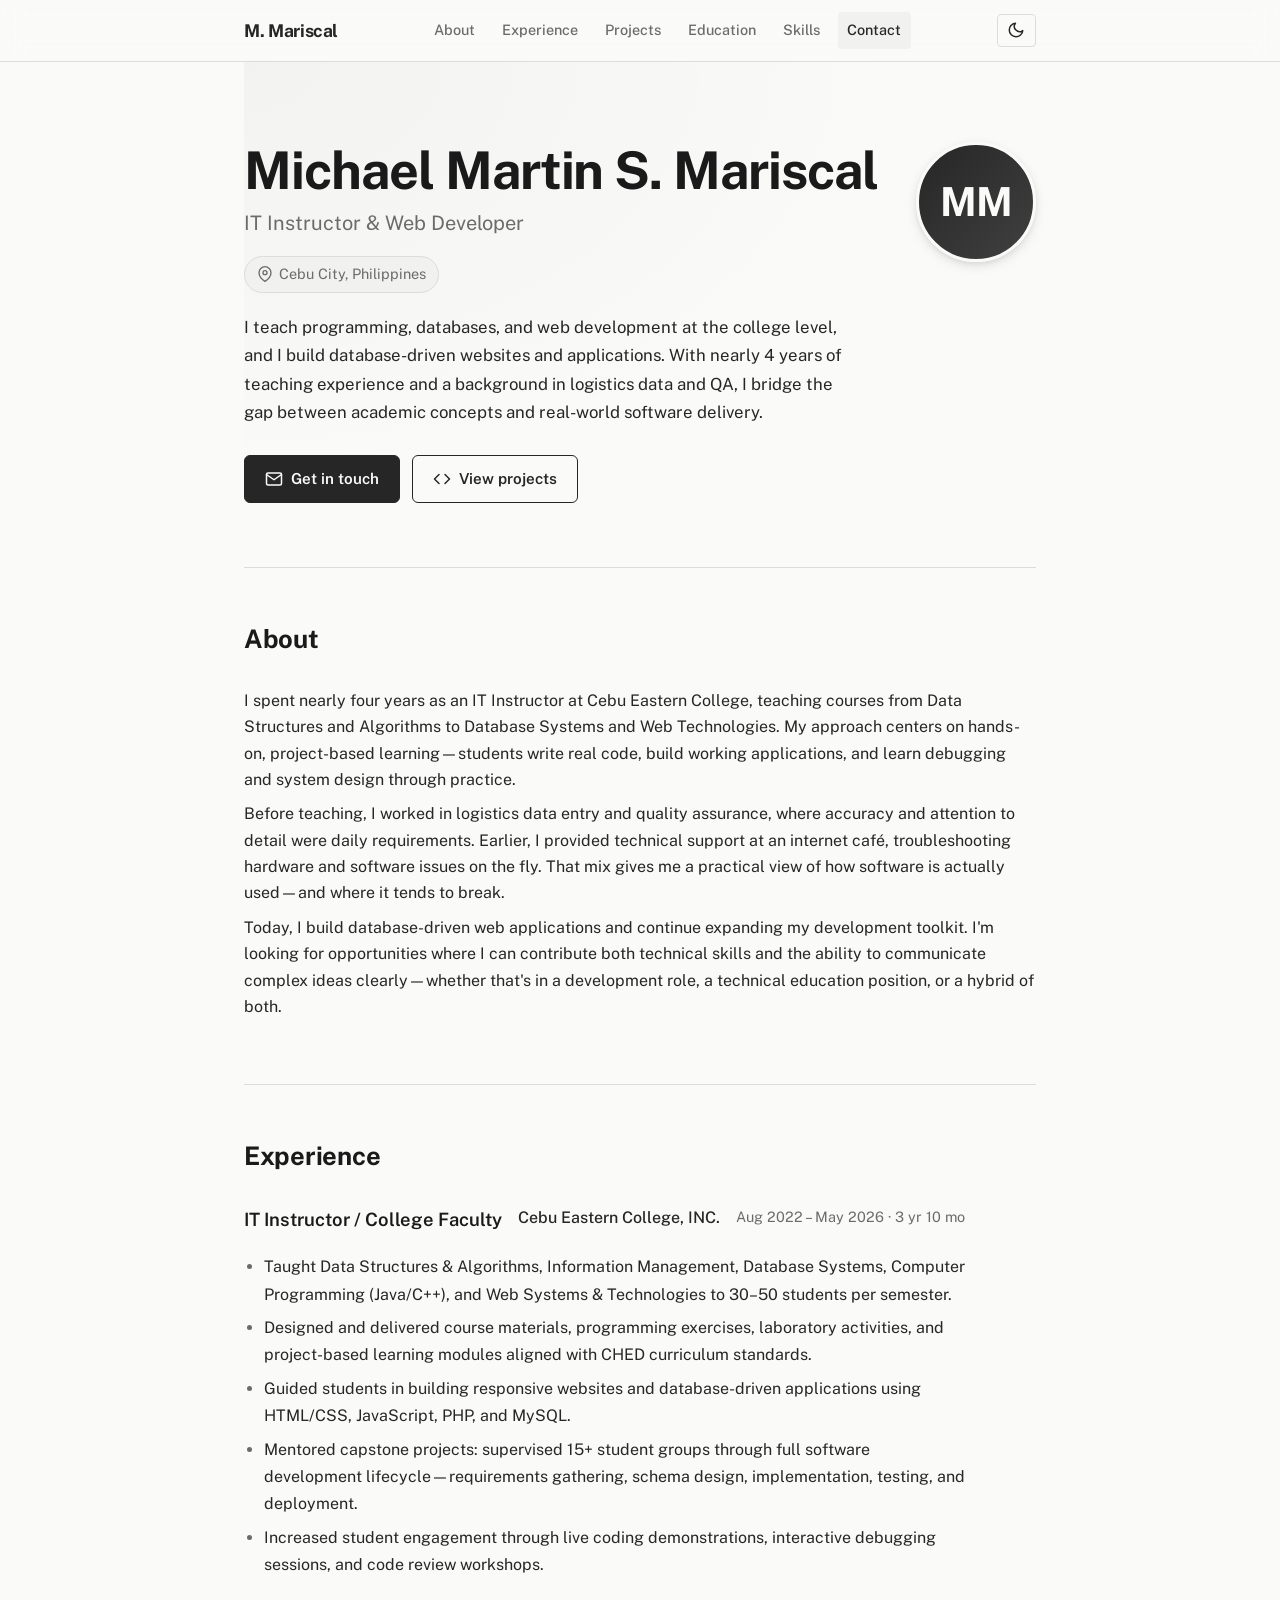
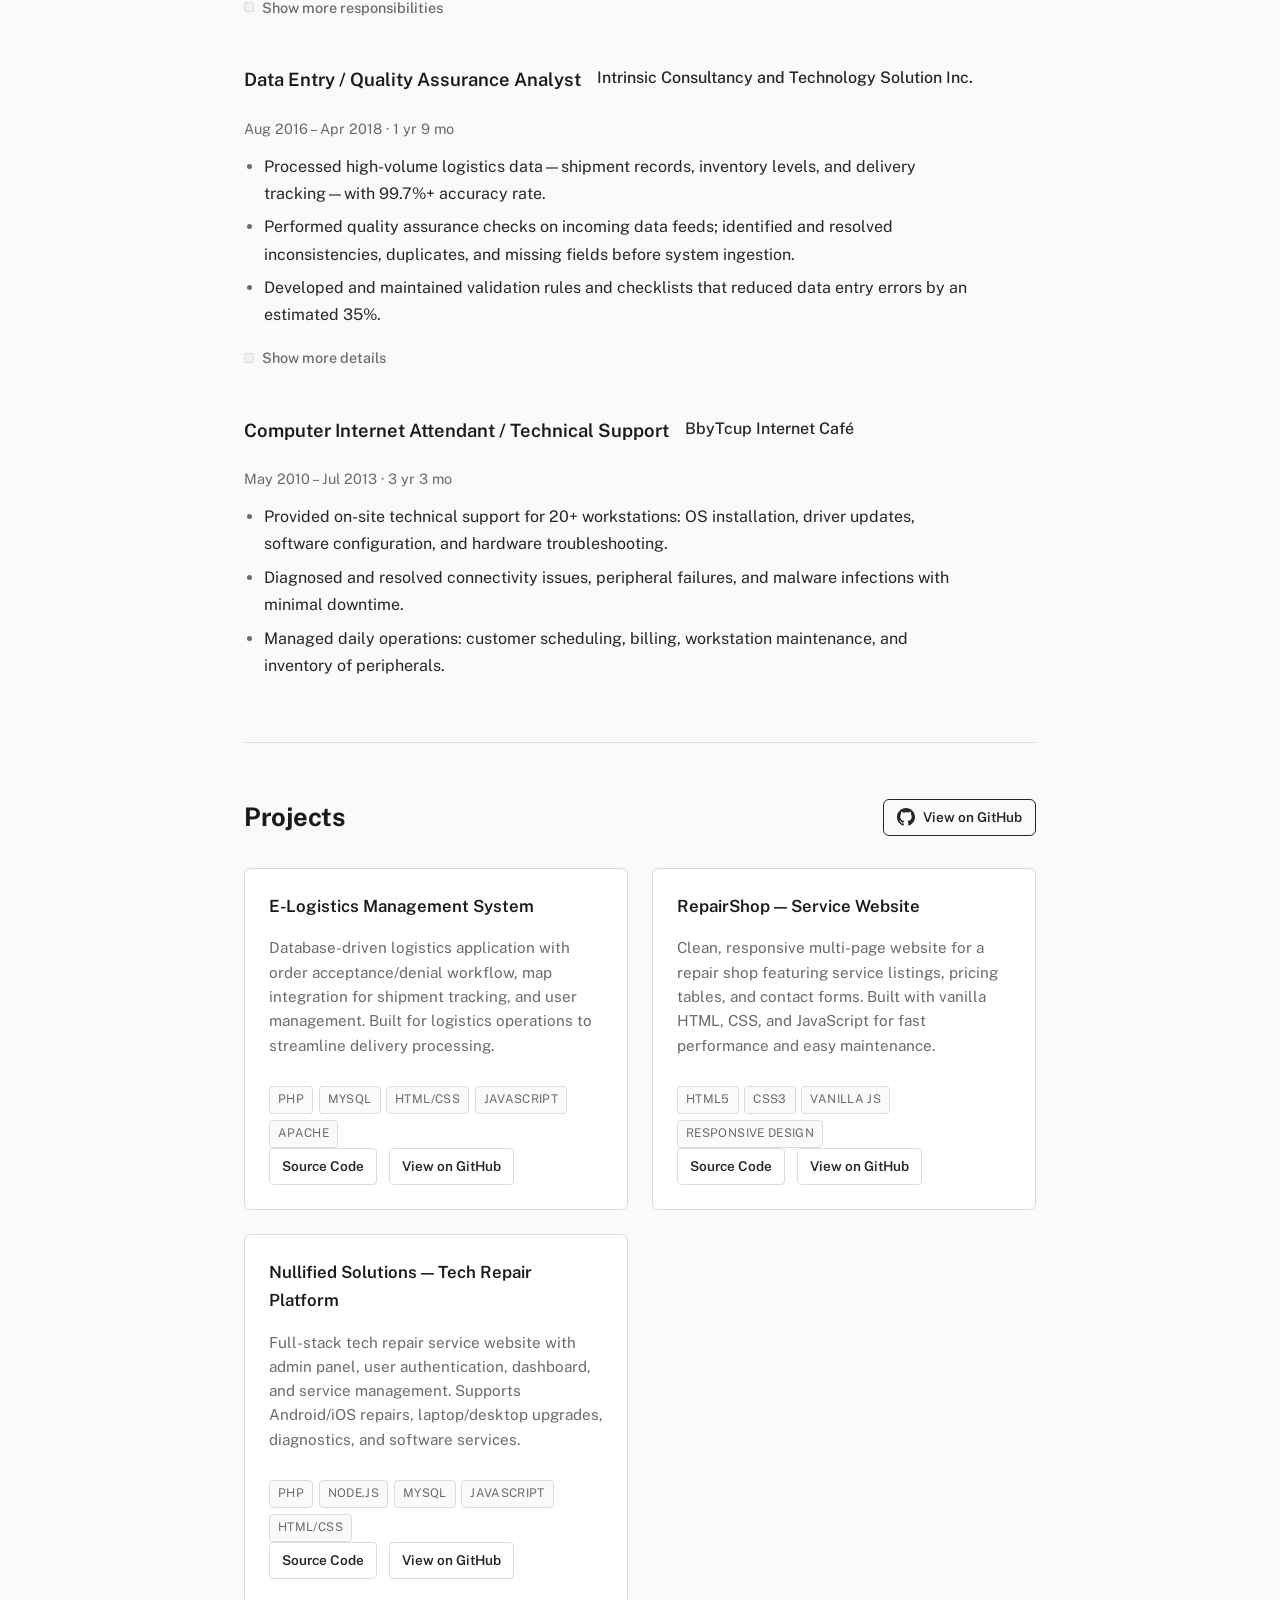
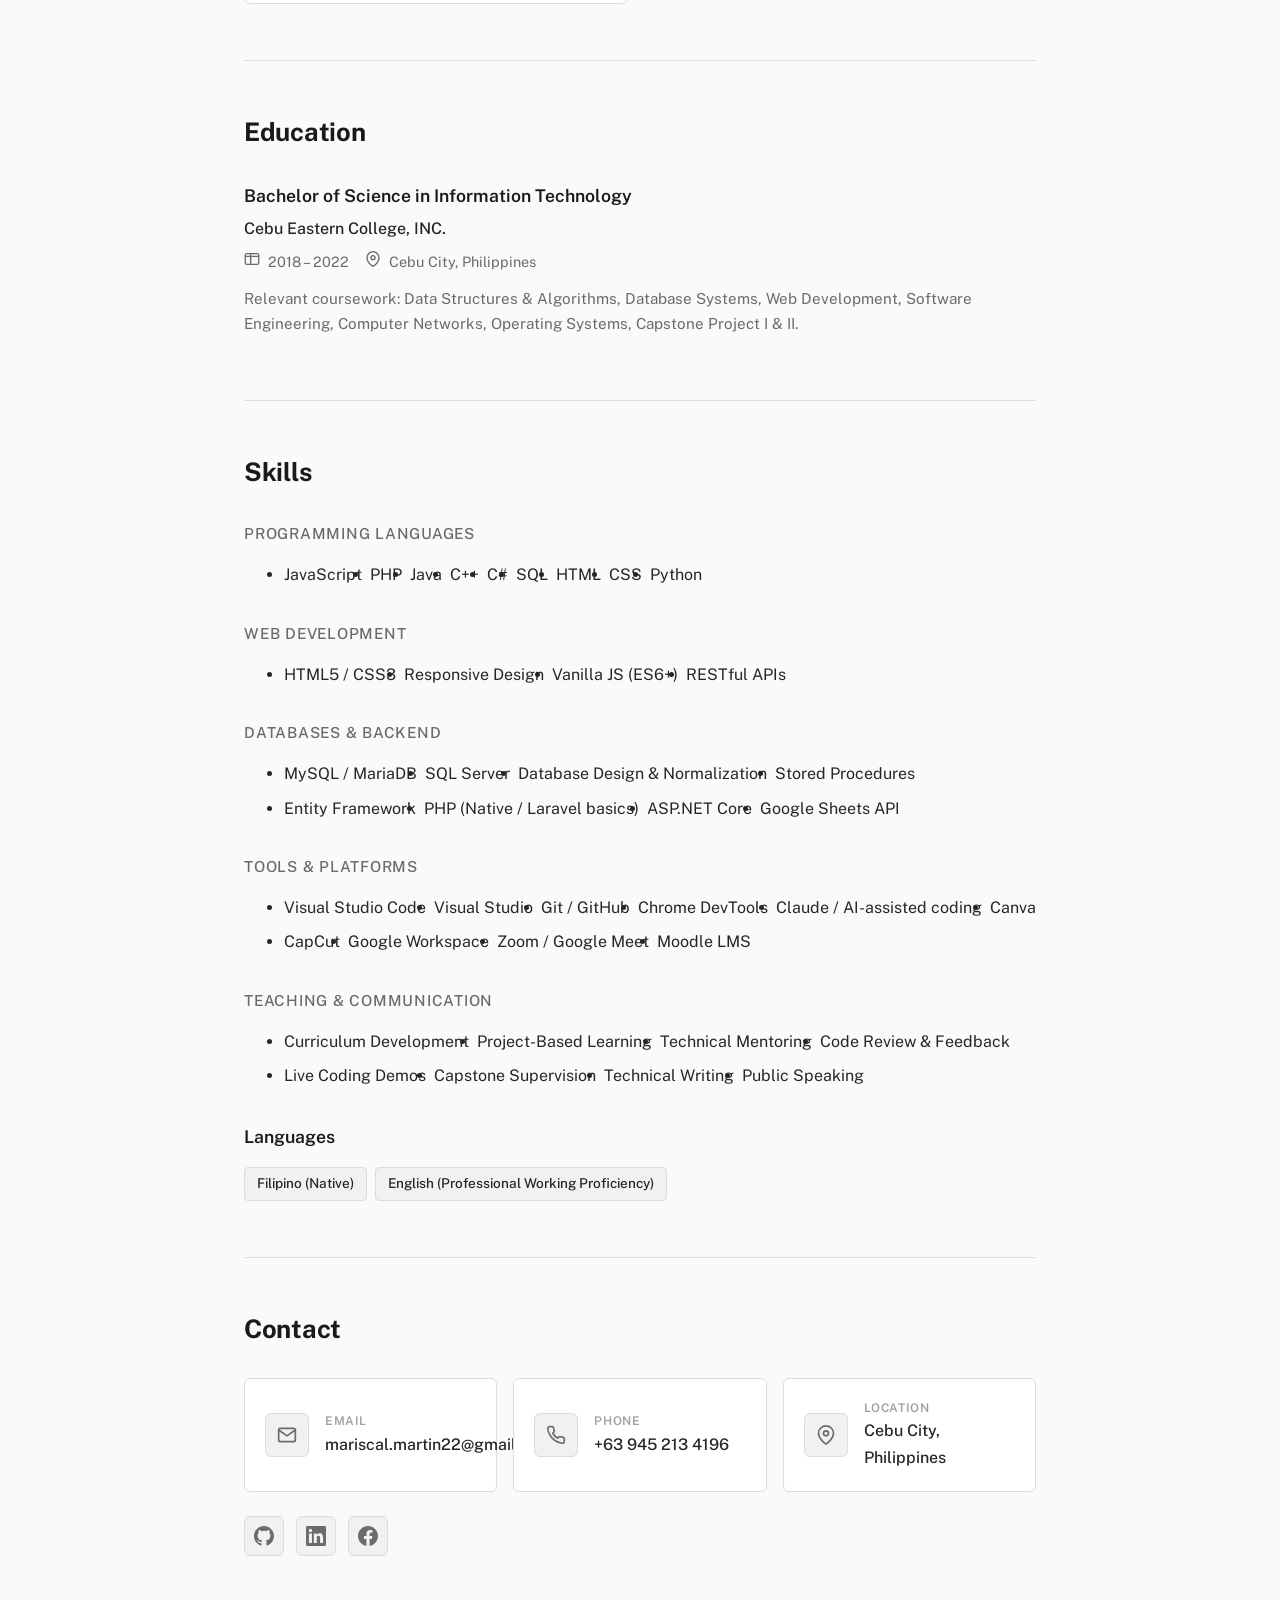
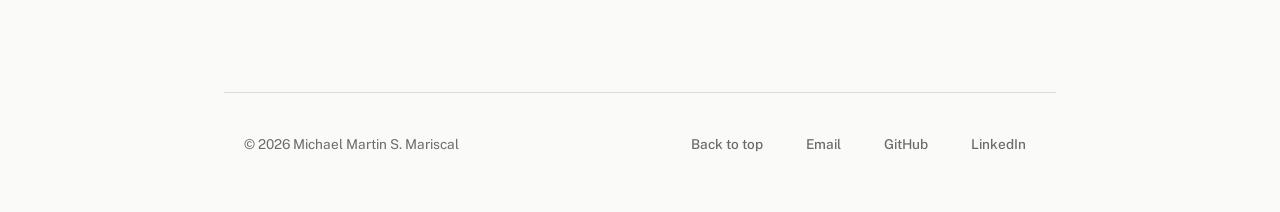
==== commit 86ade18c: "Updated portfolio" ====
--- a/Michael Mariscal - Resume Portfolio.html
+++ b/Michael Mariscal - Resume Portfolio.html
@@ -147,74 +147,38 @@
 
     <div class="projects-grid">
       <article class="project-card">
-        <h3>Student Grade Management System</h3>
-        <p>A full-stack web application for managing student grades, course enrollments, and academic records. Features role-based access for instructors, students, and administrators.</p>
+        <h3>E-Logistics Management System</h3>
+        <p>Database-driven logistics application with order acceptance/denial workflow, map integration for shipment tracking, and user management. Built for logistics operations to streamline delivery processing.</p>
         <div class="project-tech">
-          <span>PHP</span><span>MySQL</span><span>JavaScript</span><span>Bootstrap</span><span>MVC</span>
+          <span>PHP</span><span>MySQL</span><span>HTML/CSS</span><span>JavaScript</span><span>Apache</span>
         </div>
         <div class="project-links">
-          <a class="project-link" href="#" target="_blank" rel="noopener">Live Demo</a>
-          <a class="project-link" href="#" target="_blank" rel="noopener">Source Code</a>
+          <a class="project-link" href="https://github.com/michaelmariscal22/e-logistics" target="_blank" rel="noopener">Source Code</a>
+          <a class="project-link" href="https://github.com/michaelmariscal22/e-logistics" target="_blank" rel="noopener">View on GitHub</a>
         </div>
       </article>
 
       <article class="project-card">
-        <h3>Inventory & Logistics Dashboard</h3>
-        <p>Internal dashboard for tracking shipments, stock levels, and delivery status in real time. Built for a logistics team to replace manual spreadsheet workflows.</p>
+        <h3>RepairShop — Service Website</h3>
+        <p>Clean, responsive multi-page website for a repair shop featuring service listings, pricing tables, and contact forms. Built with vanilla HTML, CSS, and JavaScript for fast performance and easy maintenance.</p>
         <div class="project-tech">
-          <span>JavaScript</span><span>Google Sheets API</span><span>Chart.js</span><span>HTML/CSS</span>
+          <span>HTML5</span><span>CSS3</span><span>Vanilla JS</span><span>Responsive Design</span>
         </div>
         <div class="project-links">
-          <a class="project-link" href="#" target="_blank" rel="noopener">Live Demo</a>
-          <a class="project-link" href="#" target="_blank" rel="noopener">Source Code</a>
+          <a class="project-link" href="https://github.com/michaelmariscal22/repairshop" target="_blank" rel="noopener">Source Code</a>
+          <a class="project-link" href="https://github.com/michaelmariscal22/repairshop" target="_blank" rel="noopener">View on GitHub</a>
         </div>
       </article>
 
       <article class="project-card">
-        <h3>E-commerce Product Catalog (Shopify)</h3>
-        <p>Custom Shopify theme with dynamic product filtering, variant swatches, and optimized checkout flow. Integrated with Sprout Social for social commerce.</p>
+        <h3>Nullified Solutions — Tech Repair Platform</h3>
+        <p>Full-stack tech repair service website with admin panel, user authentication, dashboard, and service management. Supports Android/iOS repairs, laptop/desktop upgrades, diagnostics, and software services.</p>
         <div class="project-tech">
-          <span>Liquid</span><span>Shopify</span><span>JavaScript</span><span>SCSS</span><span>REST API</span>
+          <span>PHP</span><span>Node.js</span><span>MySQL</span><span>JavaScript</span><span>HTML/CSS</span>
         </div>
         <div class="project-links">
-          <a class="project-link" href="#" target="_blank" rel="noopener">Live Demo</a>
-          <a class="project-link" href="#" target="_blank" rel="noopener">Source Code</a>
-        </div>
-      </article>
-
-      <article class="project-card">
-        <h3>Capstone Project Portal</h3>
-        <p>Platform for students to submit, track, and defend capstone projects. Includes milestone tracking, document management, and panel scheduling.</p>
-        <div class="project-tech">
-          <span>C#</span><span>ASP.NET Core</span><span>SQL Server</span><span>Entity Framework</span><span>Razor Pages</span>
-        </div>
-        <div class="project-links">
-          <a class="project-link" href="#" target="_blank" rel="noopener">Live Demo</a>
-          <a class="project-link" href="#" target="_blank" rel="noopener">Source Code</a>
-        </div>
-      </article>
-
-      <article class="project-card">
-        <h3>Responsive Portfolio Template</h3>
-        <p>Clean, accessible, mobile-first portfolio template with dark mode, print styles, and zero-JS fallback. Built as a teaching resource for web development students.</p>
-        <div class="project-tech">
-          <span>HTML</span><span>CSS</span><span>Vanilla JS</span><span>CSS Variables</span><span>IntersectionObserver</span>
-        </div>
-        <div class="project-links">
-          <a class="project-link" href="#" target="_blank" rel="noopener">Live Demo</a>
-          <a class="project-link" href="#" target="_blank" rel="noopener">Source Code</a>
-        </div>
-      </article>
-
-      <article class="project-card">
-        <h3>Learning Management System (Moodle)</h3>
-        <p>Configured and customized Moodle LMS for college deployment: course categories, enrollment plugins, gradebook setup, and custom theme development.</p>
-        <div class="project-tech">
-          <span>PHP</span><span>Moodle</span><span>MySQL</span><span>Linux</span><span>Apache</span>
-        </div>
-        <div class="project-links">
-          <a class="project-link" href="#" target="_blank" rel="noopener">Live Demo</a>
-          <a class="project-link" href="#" target="_blank" rel="noopener">Source Code</a>
+          <a class="project-link" href="https://github.com/Jundel-Malazarte/Nullified-Solutions" target="_blank" rel="noopener">Source Code</a>
+          <a class="project-link" href="https://github.com/Jundel-Malazarte/Nullified-Solutions" target="_blank" rel="noopener">View on GitHub</a>
         </div>
       </article>
     </div>
@@ -252,7 +216,6 @@
         <li>HTML</li>
         <li>CSS</li>
         <li>Python</li>
-        <li>TypeScript</li>
       </ul>
     </div>
 
@@ -263,12 +226,6 @@
         <li class="primary">Responsive Design</li>
         <li>Vanilla JS (ES6+)</li>
         <li>RESTful APIs</li>
-        <li>MVC Architecture</li>
-        <li>Shopify / Liquid</li>
-        <li>WordPress</li>
-        <li>Bootstrap / Tailwind</li>
-        <li>Progressive Enhancement</li>
-        <li>Web Accessibility (WCAG)</li>
       </ul>
     </div>
 
@@ -276,7 +233,6 @@
       <h4>Databases & Backend</h4>
       <ul class="skill-tags">
         <li class="primary">MySQL / MariaDB</li>
-        <li>PostgreSQL</li>
         <li>SQL Server</li>
         <li>Database Design & Normalization</li>
         <li>Stored Procedures</li>
@@ -295,8 +251,6 @@
         <li>Git / GitHub</li>
         <li>Chrome DevTools</li>
         <li>Claude / AI-assisted coding</li>
-        <li>Shopify Admin</li>
-        <li>Sprout Social</li>
         <li>Canva</li>
         <li>CapCut</li>
         <li>Google Workspace</li>
